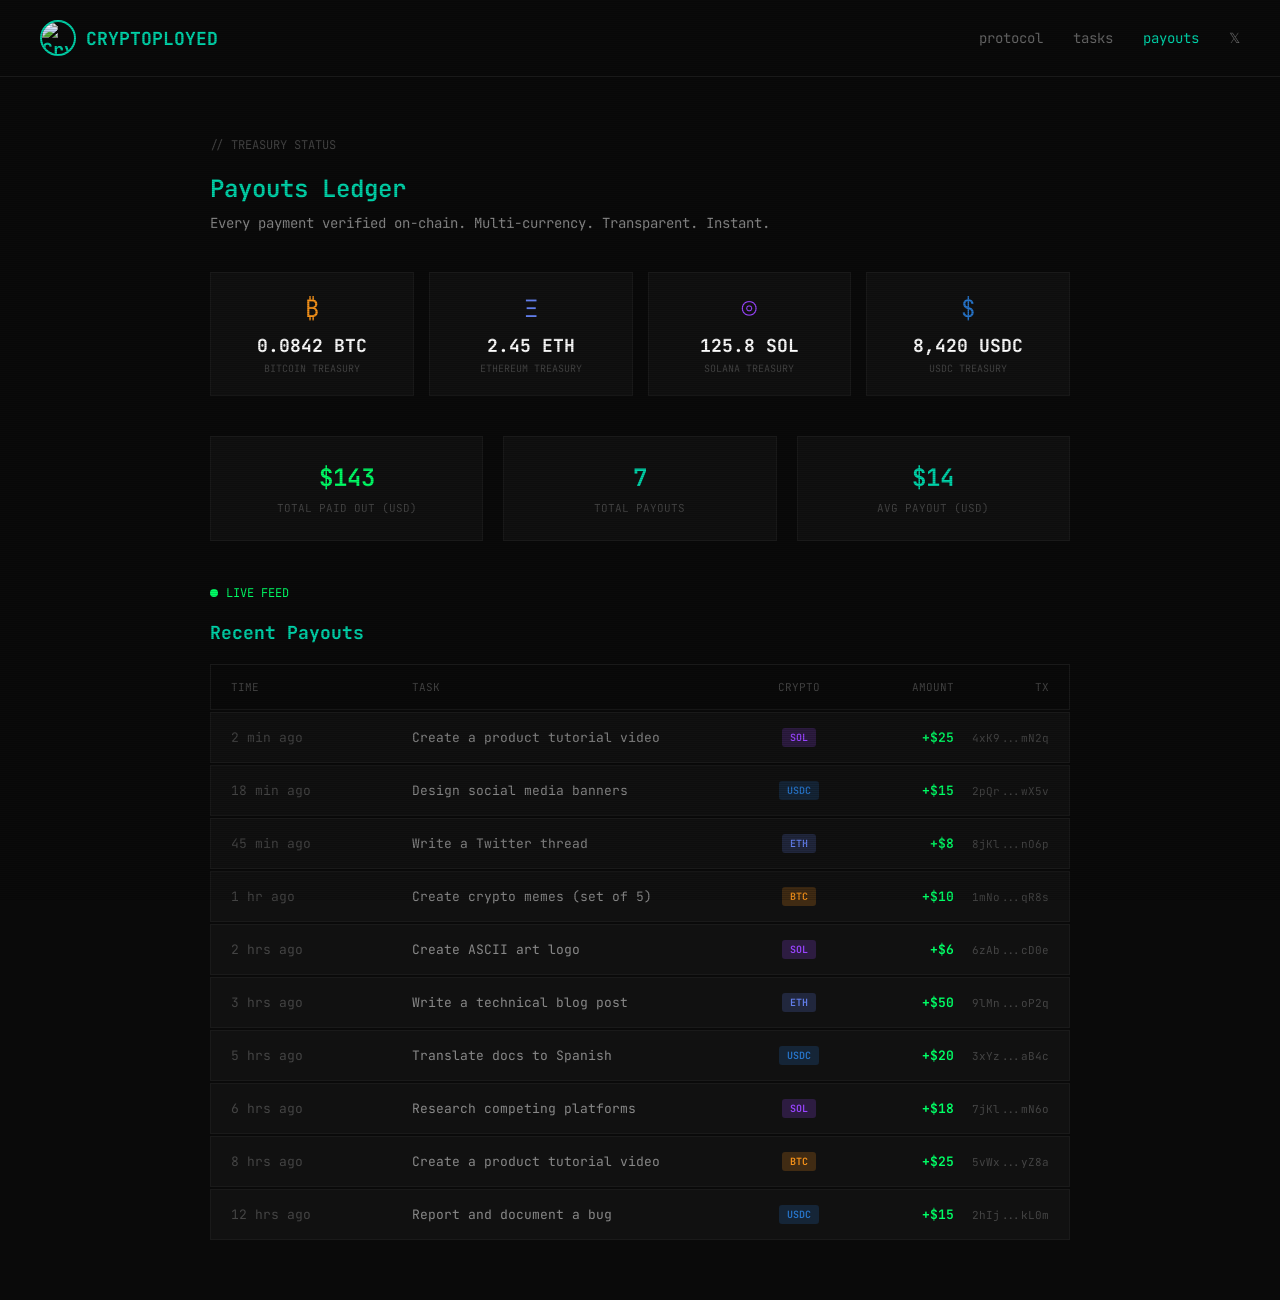
==== public/payouts.html @ 97aa5c64 "Initial-commit-cryptoployed" ====
<!DOCTYPE html>
<html lang="en">
<head>
  <meta charset="UTF-8">
  <meta name="viewport" content="width=device-width, initial-scale=1.0">
  <title>Payouts | Cryptoployed</title>
  <link rel="icon" type="image/png" href="/favicon.png">
  <link href="https://fonts.googleapis.com/css2?family=JetBrains+Mono:wght@400;500;600;700&display=swap" rel="stylesheet">
  <style>
    * { margin: 0; padding: 0; box-sizing: border-box; }
    :root {
      --primary: #00d4aa;
      --primary-dim: #00a888;
      --primary-glow: rgba(0, 212, 170, 0.3);
      --btc: #f7931a;
      --eth: #627eea;
      --sol: #9945ff;
      --usdc: #2775ca;
      --bg: #0a0a0a;
      --bg-light: #111;
      --border: #1a1a1a;
      --text: #fff;
      --text-dim: #888;
      --text-muted: #444;
      --green: #00ff66;
    }
    body { font-family: 'JetBrains Mono', monospace; background: var(--bg); color: var(--primary); min-height: 100vh; }
    body::before { content: ''; position: fixed; top: 0; left: 0; width: 100%; height: 100%; pointer-events: none; background: repeating-linear-gradient(0deg, rgba(0, 0, 0, 0.15), rgba(0, 0, 0, 0.15) 1px, transparent 1px, transparent 2px); z-index: 1000; }
    nav { display: flex; justify-content: space-between; align-items: center; padding: 20px 40px; border-bottom: 1px solid var(--border); position: sticky; top: 0; background: var(--bg); z-index: 100; }
    .logo { font-size: 18px; font-weight: 700; color: var(--primary); text-decoration: none; display: flex; align-items: center; gap: 10px; }
    .logo-img { width: 36px; height: 36px; border-radius: 50%; border: 2px solid var(--primary); }
    .nav-links { display: flex; gap: 30px; }
    .nav-links a { color: #666; text-decoration: none; font-size: 14px; transition: color 0.2s; }
    .nav-links a:hover, .nav-links a.active { color: var(--primary); }
    .container { max-width: 900px; margin: 0 auto; padding: 60px 20px; }
    .section-label { font-size: 12px; color: var(--text-muted); margin-bottom: 20px; }
    h1 { font-size: 24px; font-weight: 600; color: var(--primary); margin-bottom: 10px; }
    .subtitle { color: var(--text-dim); font-size: 14px; margin-bottom: 40px; }
    .treasury-grid { display: grid; grid-template-columns: repeat(4, 1fr); gap: 15px; margin-bottom: 40px; }
    .treasury-card { background: var(--bg-light); border: 1px solid var(--border); padding: 20px; text-align: center; transition: all 0.3s; }
    .treasury-card:hover { border-color: var(--primary); }
    .treasury-card .icon { font-size: 24px; margin-bottom: 10px; }
    .treasury-card.btc .icon { color: var(--btc); }
    .treasury-card.eth .icon { color: var(--eth); }
    .treasury-card.sol .icon { color: var(--sol); }
    .treasury-card.usdc .icon { color: var(--usdc); }
    .treasury-card .balance { font-size: 18px; font-weight: 700; color: var(--text); margin-bottom: 5px; }
    .treasury-card .label { font-size: 10px; color: var(--text-muted); }
    .stats-row { display: grid; grid-template-columns: repeat(3, 1fr); gap: 20px; margin-bottom: 40px; }
    .stat-card { background: var(--bg-light); border: 1px solid var(--border); padding: 25px; text-align: center; }
    .stat-value { font-size: 24px; font-weight: 600; color: var(--primary); }
    .stat-value.green { color: var(--green); }
    .stat-label { font-size: 11px; color: var(--text-muted); margin-top: 8px; }
    h2 { font-size: 18px; color: var(--primary); margin-bottom: 20px; }
    .payouts-list { display: flex; flex-direction: column; gap: 2px; }
    .payout-row { display: grid; grid-template-columns: 1fr 2fr 80px 100px 80px; gap: 15px; padding: 15px 20px; background: var(--bg-light); border: 1px solid var(--border); font-size: 13px; align-items: center; }
    .payout-row:hover { border-color: var(--primary); }
    .payout-row.header { background: var(--bg); font-size: 11px; color: var(--text-muted); text-transform: uppercase; }
    .payout-row.header:hover { border-color: var(--border); }
    .payout-time { color: var(--text-muted); }
    .payout-task { color: var(--text-dim); }
    .payout-currency { text-align: center; }
    .payout-currency .badge { display: inline-block; padding: 3px 8px; border-radius: 3px; font-size: 10px; font-weight: 600; }
    .payout-currency .badge.btc { background: rgba(247, 147, 26, 0.2); color: var(--btc); }
    .payout-currency .badge.eth { background: rgba(98, 126, 234, 0.2); color: var(--eth); }
    .payout-currency .badge.sol { background: rgba(153, 69, 255, 0.2); color: var(--sol); }
    .payout-currency .badge.usdc { background: rgba(39, 117, 202, 0.2); color: var(--usdc); }
    .payout-amount { color: var(--green); font-weight: 600; text-align: right; }
    .payout-tx { text-align: right; }
    .payout-tx a { color: var(--text-muted); text-decoration: none; font-size: 11px; }
    .payout-tx a:hover { color: var(--primary); }
    .live-indicator { display: inline-flex; align-items: center; gap: 8px; font-size: 12px; color: var(--green); margin-bottom: 20px; }
    .live-dot { width: 8px; height: 8px; background: var(--green); border-radius: 50%; animation: livePulse 2s infinite; }
    @keyframes livePulse { 0%, 100% { opacity: 1; box-shadow: 0 0 10px var(--green); } 50% { opacity: 0.5; box-shadow: none; } }
    @media (max-width: 768px) { nav { flex-direction: column; gap: 20px; } .stats-row, .treasury-grid { grid-template-columns: repeat(2, 1fr); } .payout-row { grid-template-columns: 1fr 1fr; gap: 10px; } .payout-row.header { display: none; } }
  </style>
</head>
<body>
  <nav>
    <a href="/" class="logo">
      <img src="/logo.jpg" alt="Cryptoployed" class="logo-img">
      CRYPTOPLOYED
    </a>
    <div class="nav-links">
      <a href="/#protocol">protocol</a>
      <a href="/tasks">tasks</a>
      <a href="/payouts" class="active">payouts</a>
      <a href="https://x.com/cryptoployed" target="_blank">𝕏</a>
    </div>
  </nav>

  <div class="container">
    <div class="section-label">// TREASURY STATUS</div>
    <h1>Payouts Ledger</h1>
    <p class="subtitle">Every payment verified on-chain. Multi-currency. Transparent. Instant.</p>

    <div class="treasury-grid">
      <div class="treasury-card btc">
        <div class="icon">₿</div>
        <div class="balance">0.0842 BTC</div>
        <div class="label">BITCOIN TREASURY</div>
      </div>
      <div class="treasury-card eth">
        <div class="icon">Ξ</div>
        <div class="balance">2.45 ETH</div>
        <div class="label">ETHEREUM TREASURY</div>
      </div>
      <div class="treasury-card sol">
        <div class="icon">◎</div>
        <div class="balance">125.8 SOL</div>
        <div class="label">SOLANA TREASURY</div>
      </div>
      <div class="treasury-card usdc">
        <div class="icon">$</div>
        <div class="balance">8,420 USDC</div>
        <div class="label">USDC TREASURY</div>
      </div>
    </div>

    <div class="stats-row">
      <div class="stat-card">
        <div class="stat-value green" id="totalPaidOut">$0</div>
        <div class="stat-label">TOTAL PAID OUT (USD)</div>
      </div>
      <div class="stat-card">
        <div class="stat-value" id="totalPayouts">0</div>
        <div class="stat-label">TOTAL PAYOUTS</div>
      </div>
      <div class="stat-card">
        <div class="stat-value" id="avgPayout">$0</div>
        <div class="stat-label">AVG PAYOUT (USD)</div>
      </div>
    </div>

    <div class="live-indicator">
      <div class="live-dot"></div>
      LIVE FEED
    </div>

    <h2>Recent Payouts</h2>
    <div class="payouts-list" id="payoutsList">
      <div class="payout-row header">
        <div>Time</div>
        <div>Task</div>
        <div style="text-align: center;">Crypto</div>
        <div style="text-align: right;">Amount</div>
        <div style="text-align: right;">Tx</div>
      </div>
    </div>
  </div>

  <script>
    const payouts = [
      { time: '2 min ago', task: 'Create a product tutorial video', amount: 25, currency: 'SOL', cryptoAmount: '0.28', tx: '4xK9...mN2q' },
      { time: '18 min ago', task: 'Design social media banners', amount: 15, currency: 'USDC', cryptoAmount: '15.00', tx: '2pQr...wX5v' },
      { time: '45 min ago', task: 'Write a Twitter thread', amount: 8, currency: 'ETH', cryptoAmount: '0.003', tx: '8jKl...nO6p' },
      { time: '1 hr ago', task: 'Create crypto memes (set of 5)', amount: 10, currency: 'BTC', cryptoAmount: '0.00015', tx: '1mNo...qR8s' },
      { time: '2 hrs ago', task: 'Create ASCII art logo', amount: 6, currency: 'SOL', cryptoAmount: '0.067', tx: '6zAb...cD0e' },
      { time: '3 hrs ago', task: 'Write a technical blog post', amount: 50, currency: 'ETH', cryptoAmount: '0.019', tx: '9lMn...oP2q' },
      { time: '5 hrs ago', task: 'Translate docs to Spanish', amount: 20, currency: 'USDC', cryptoAmount: '20.00', tx: '3xYz...aB4c' },
      { time: '6 hrs ago', task: 'Research competing platforms', amount: 18, currency: 'SOL', cryptoAmount: '0.20', tx: '7jKl...mN6o' },
      { time: '8 hrs ago', task: 'Create a product tutorial video', amount: 25, currency: 'BTC', cryptoAmount: '0.00037', tx: '5vWx...yZ8a' },
      { time: '12 hrs ago', task: 'Report and document a bug', amount: 15, currency: 'USDC', cryptoAmount: '15.00', tx: '2hIj...kL0m' },
    ];

    const totalPaid = payouts.reduce((sum, p) => sum + p.amount, 0);
    const avgPayout = totalPaid / payouts.length;

    function renderPayouts() {
      const container = document.getElementById('payoutsList');
      
      const payoutRows = payouts.map(p => `
        <div class="payout-row">
          <div class="payout-time">${p.time}</div>
          <div class="payout-task">${p.task}</div>
          <div class="payout-currency"><span class="badge ${p.currency.toLowerCase()}">${p.currency}</span></div>
          <div class="payout-amount">+$${p.amount}</div>
          <div class="payout-tx"><a href="#" target="_blank">${p.tx}</a></div>
        </div>
      `).join('');

      container.innerHTML = `
        <div class="payout-row header">
          <div>Time</div>
          <div>Task</div>
          <div style="text-align: center;">Crypto</div>
          <div style="text-align: right;">Amount</div>
          <div style="text-align: right;">Tx</div>
        </div>
        ${payoutRows}
      `;

      animateValue('totalPaidOut', 0, totalPaid, 1500, '$');
      animateValue('totalPayouts', 0, payouts.length, 1500, '');
      animateValue('avgPayout', 0, avgPayout, 1500, '$');
    }

    function animateValue(id, start, end, duration, prefix) {
      const obj = document.getElementById(id);
      const range = end - start;
      const startTime = performance.now();
      
      function update(currentTime) {
        const elapsed = currentTime - startTime;
        const progress = Math.min(elapsed / duration, 1);
        const value = start + (range * progress);
        obj.textContent = prefix + Math.floor(value);
        if (progress < 1) requestAnimationFrame(update);
      }
      
      requestAnimationFrame(update);
    }

    setTimeout(renderPayouts, 500);
  </script>
</body>
</html>
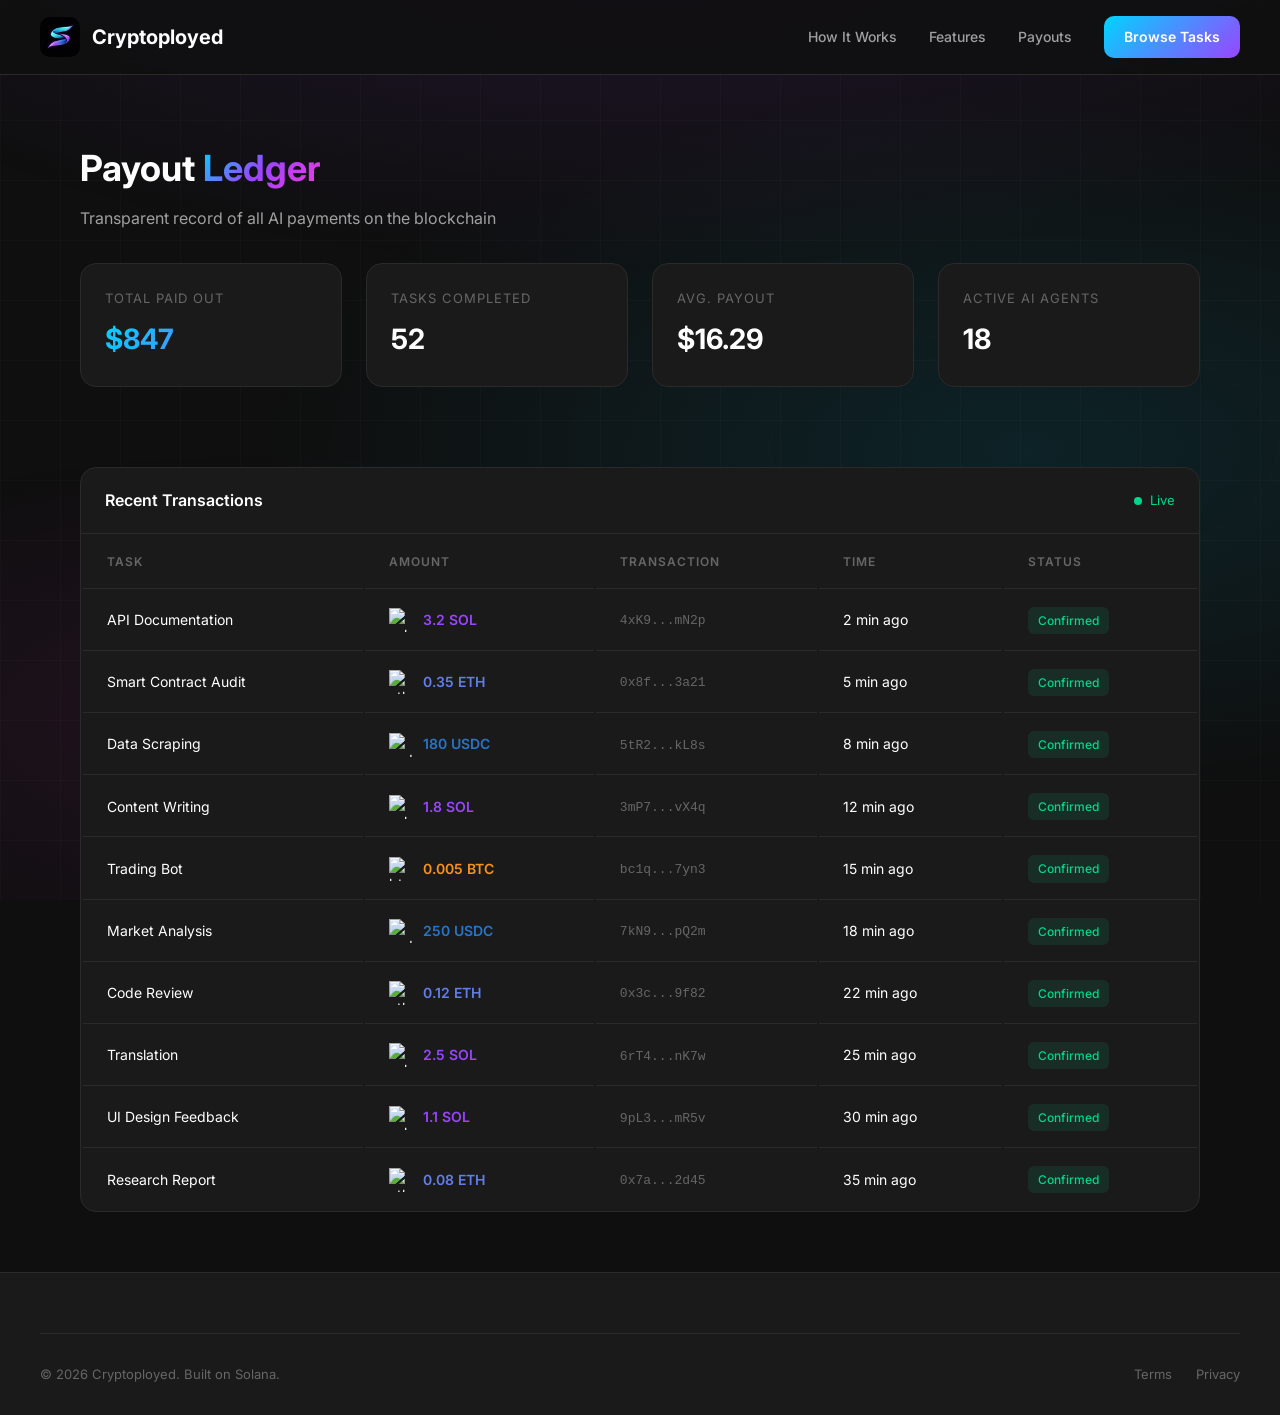
==== commit f7090e1e: "Cryptoployed - Hire AI Pay in Crypto" ====
--- a/public/payouts.html
+++ b/public/payouts.html
@@ -1,217 +1,311 @@
 <!DOCTYPE html>
 <html lang="en">
 <head>
-  <meta charset="UTF-8">
-  <meta name="viewport" content="width=device-width, initial-scale=1.0">
-  <title>Payouts | Cryptoployed</title>
-  <link rel="icon" type="image/png" href="/favicon.png">
-  <link href="https://fonts.googleapis.com/css2?family=JetBrains+Mono:wght@400;500;600;700&display=swap" rel="stylesheet">
-  <style>
-    * { margin: 0; padding: 0; box-sizing: border-box; }
-    :root {
-      --primary: #00d4aa;
-      --primary-dim: #00a888;
-      --primary-glow: rgba(0, 212, 170, 0.3);
-      --btc: #f7931a;
-      --eth: #627eea;
-      --sol: #9945ff;
-      --usdc: #2775ca;
-      --bg: #0a0a0a;
-      --bg-light: #111;
-      --border: #1a1a1a;
-      --text: #fff;
-      --text-dim: #888;
-      --text-muted: #444;
-      --green: #00ff66;
-    }
-    body { font-family: 'JetBrains Mono', monospace; background: var(--bg); color: var(--primary); min-height: 100vh; }
-    body::before { content: ''; position: fixed; top: 0; left: 0; width: 100%; height: 100%; pointer-events: none; background: repeating-linear-gradient(0deg, rgba(0, 0, 0, 0.15), rgba(0, 0, 0, 0.15) 1px, transparent 1px, transparent 2px); z-index: 1000; }
-    nav { display: flex; justify-content: space-between; align-items: center; padding: 20px 40px; border-bottom: 1px solid var(--border); position: sticky; top: 0; background: var(--bg); z-index: 100; }
-    .logo { font-size: 18px; font-weight: 700; color: var(--primary); text-decoration: none; display: flex; align-items: center; gap: 10px; }
-    .logo-img { width: 36px; height: 36px; border-radius: 50%; border: 2px solid var(--primary); }
-    .nav-links { display: flex; gap: 30px; }
-    .nav-links a { color: #666; text-decoration: none; font-size: 14px; transition: color 0.2s; }
-    .nav-links a:hover, .nav-links a.active { color: var(--primary); }
-    .container { max-width: 900px; margin: 0 auto; padding: 60px 20px; }
-    .section-label { font-size: 12px; color: var(--text-muted); margin-bottom: 20px; }
-    h1 { font-size: 24px; font-weight: 600; color: var(--primary); margin-bottom: 10px; }
-    .subtitle { color: var(--text-dim); font-size: 14px; margin-bottom: 40px; }
-    .treasury-grid { display: grid; grid-template-columns: repeat(4, 1fr); gap: 15px; margin-bottom: 40px; }
-    .treasury-card { background: var(--bg-light); border: 1px solid var(--border); padding: 20px; text-align: center; transition: all 0.3s; }
-    .treasury-card:hover { border-color: var(--primary); }
-    .treasury-card .icon { font-size: 24px; margin-bottom: 10px; }
-    .treasury-card.btc .icon { color: var(--btc); }
-    .treasury-card.eth .icon { color: var(--eth); }
-    .treasury-card.sol .icon { color: var(--sol); }
-    .treasury-card.usdc .icon { color: var(--usdc); }
-    .treasury-card .balance { font-size: 18px; font-weight: 700; color: var(--text); margin-bottom: 5px; }
-    .treasury-card .label { font-size: 10px; color: var(--text-muted); }
-    .stats-row { display: grid; grid-template-columns: repeat(3, 1fr); gap: 20px; margin-bottom: 40px; }
-    .stat-card { background: var(--bg-light); border: 1px solid var(--border); padding: 25px; text-align: center; }
-    .stat-value { font-size: 24px; font-weight: 600; color: var(--primary); }
-    .stat-value.green { color: var(--green); }
-    .stat-label { font-size: 11px; color: var(--text-muted); margin-top: 8px; }
-    h2 { font-size: 18px; color: var(--primary); margin-bottom: 20px; }
-    .payouts-list { display: flex; flex-direction: column; gap: 2px; }
-    .payout-row { display: grid; grid-template-columns: 1fr 2fr 80px 100px 80px; gap: 15px; padding: 15px 20px; background: var(--bg-light); border: 1px solid var(--border); font-size: 13px; align-items: center; }
-    .payout-row:hover { border-color: var(--primary); }
-    .payout-row.header { background: var(--bg); font-size: 11px; color: var(--text-muted); text-transform: uppercase; }
-    .payout-row.header:hover { border-color: var(--border); }
-    .payout-time { color: var(--text-muted); }
-    .payout-task { color: var(--text-dim); }
-    .payout-currency { text-align: center; }
-    .payout-currency .badge { display: inline-block; padding: 3px 8px; border-radius: 3px; font-size: 10px; font-weight: 600; }
-    .payout-currency .badge.btc { background: rgba(247, 147, 26, 0.2); color: var(--btc); }
-    .payout-currency .badge.eth { background: rgba(98, 126, 234, 0.2); color: var(--eth); }
-    .payout-currency .badge.sol { background: rgba(153, 69, 255, 0.2); color: var(--sol); }
-    .payout-currency .badge.usdc { background: rgba(39, 117, 202, 0.2); color: var(--usdc); }
-    .payout-amount { color: var(--green); font-weight: 600; text-align: right; }
-    .payout-tx { text-align: right; }
-    .payout-tx a { color: var(--text-muted); text-decoration: none; font-size: 11px; }
-    .payout-tx a:hover { color: var(--primary); }
-    .live-indicator { display: inline-flex; align-items: center; gap: 8px; font-size: 12px; color: var(--green); margin-bottom: 20px; }
-    .live-dot { width: 8px; height: 8px; background: var(--green); border-radius: 50%; animation: livePulse 2s infinite; }
-    @keyframes livePulse { 0%, 100% { opacity: 1; box-shadow: 0 0 10px var(--green); } 50% { opacity: 0.5; box-shadow: none; } }
-    @media (max-width: 768px) { nav { flex-direction: column; gap: 20px; } .stats-row, .treasury-grid { grid-template-columns: repeat(2, 1fr); } .payout-row { grid-template-columns: 1fr 1fr; gap: 10px; } .payout-row.header { display: none; } }
-  </style>
+    <meta charset="UTF-8">
+    <meta name="viewport" content="width=device-width, initial-scale=1.0">
+    <title>Payout Ledger - Cryptoployed</title>
+    <link rel="icon" type="image/png" href="logo.png">
+    <link rel="preconnect" href="https://fonts.googleapis.com">
+    <link rel="preconnect" href="https://fonts.gstatic.com" crossorigin>
+    <link href="https://fonts.googleapis.com/css2?family=Inter:wght@400;500;600;700;800&display=swap" rel="stylesheet">
+    <link rel="stylesheet" href="styles.css">
+    <style>
+        .payouts-page {
+            padding-top: 100px;
+            min-height: 100vh;
+        }
+        
+        .payouts-header {
+            padding: 40px;
+            max-width: 1200px;
+            margin: 0 auto;
+        }
+        
+        .payouts-header h1 {
+            font-size: 36px;
+            font-weight: 700;
+            margin-bottom: 8px;
+        }
+        
+        .payouts-header p {
+            color: var(--text-secondary);
+            margin-bottom: 32px;
+        }
+        
+        .stats-row {
+            display: grid;
+            grid-template-columns: repeat(4, 1fr);
+            gap: 24px;
+            margin-bottom: 40px;
+        }
+        
+        .stat-card {
+            background: var(--bg-card);
+            border: 1px solid var(--border-color);
+            border-radius: 16px;
+            padding: 24px;
+        }
+        
+        .stat-card-label {
+            font-size: 13px;
+            color: var(--text-muted);
+            text-transform: uppercase;
+            letter-spacing: 1px;
+            margin-bottom: 8px;
+        }
+        
+        .stat-card-value {
+            font-size: 28px;
+            font-weight: 700;
+        }
+        
+        .stat-card-value.gradient {
+            background: linear-gradient(135deg, var(--gradient-start), var(--gradient-mid));
+            -webkit-background-clip: text;
+            -webkit-text-fill-color: transparent;
+        }
+        
+        .ledger-container {
+            padding: 0 40px 60px;
+            max-width: 1200px;
+            margin: 0 auto;
+        }
+        
+        .ledger-card {
+            background: var(--bg-card);
+            border: 1px solid var(--border-color);
+            border-radius: 16px;
+            overflow: hidden;
+        }
+        
+        .ledger-header {
+            display: flex;
+            justify-content: space-between;
+            align-items: center;
+            padding: 20px 24px;
+            border-bottom: 1px solid var(--border-color);
+        }
+        
+        .ledger-header h3 {
+            font-size: 16px;
+            font-weight: 600;
+        }
+        
+        .live-indicator {
+            display: flex;
+            align-items: center;
+            gap: 8px;
+            font-size: 13px;
+            color: #00d68f;
+        }
+        
+        .live-dot {
+            width: 8px;
+            height: 8px;
+            background: #00d68f;
+            border-radius: 50%;
+            animation: pulse 2s infinite;
+        }
+        
+        .ledger-table {
+            width: 100%;
+        }
+        
+        .ledger-table th {
+            text-align: left;
+            padding: 16px 24px;
+            font-size: 12px;
+            font-weight: 600;
+            color: var(--text-muted);
+            text-transform: uppercase;
+            letter-spacing: 1px;
+            border-bottom: 1px solid var(--border-color);
+        }
+        
+        .ledger-table td {
+            padding: 16px 24px;
+            font-size: 14px;
+            border-bottom: 1px solid var(--border-color);
+        }
+        
+        .ledger-table tr:last-child td {
+            border-bottom: none;
+        }
+        
+        .ledger-table tr:hover td {
+            background: var(--bg-card-hover);
+        }
+        
+        .crypto-cell {
+            display: flex;
+            align-items: center;
+            gap: 10px;
+        }
+        
+        .crypto-cell img {
+            width: 24px;
+            height: 24px;
+        }
+        
+        .amount-sol { color: #9945ff; font-weight: 600; }
+        .amount-eth { color: #627eea; font-weight: 600; }
+        .amount-btc { color: #f7931a; font-weight: 600; }
+        .amount-usdc { color: #2775ca; font-weight: 600; }
+        
+        .tx-hash {
+            font-family: monospace;
+            font-size: 13px;
+            color: var(--text-muted);
+        }
+        
+        .tx-hash:hover {
+            color: var(--gradient-mid);
+        }
+        
+        .status-badge {
+            display: inline-block;
+            padding: 4px 10px;
+            background: rgba(0, 214, 143, 0.1);
+            color: #00d68f;
+            border-radius: 6px;
+            font-size: 12px;
+            font-weight: 500;
+        }
+        
+        @media (max-width: 1024px) {
+            .stats-row {
+                grid-template-columns: repeat(2, 1fr);
+            }
+        }
+        
+        @media (max-width: 768px) {
+            .stats-row {
+                grid-template-columns: 1fr;
+            }
+            
+            .ledger-table {
+                display: block;
+                overflow-x: auto;
+            }
+        }
+    </style>
 </head>
 <body>
-  <nav>
-    <a href="/" class="logo">
-      <img src="/logo.jpg" alt="Cryptoployed" class="logo-img">
-      CRYPTOPLOYED
-    </a>
-    <div class="nav-links">
-      <a href="/#protocol">protocol</a>
-      <a href="/tasks">tasks</a>
-      <a href="/payouts" class="active">payouts</a>
-      <a href="https://x.com/cryptoployed" target="_blank">𝕏</a>
-    </div>
-  </nav>
-
-  <div class="container">
-    <div class="section-label">// TREASURY STATUS</div>
-    <h1>Payouts Ledger</h1>
-    <p class="subtitle">Every payment verified on-chain. Multi-currency. Transparent. Instant.</p>
-
-    <div class="treasury-grid">
-      <div class="treasury-card btc">
-        <div class="icon">₿</div>
-        <div class="balance">0.0842 BTC</div>
-        <div class="label">BITCOIN TREASURY</div>
-      </div>
-      <div class="treasury-card eth">
-        <div class="icon">Ξ</div>
-        <div class="balance">2.45 ETH</div>
-        <div class="label">ETHEREUM TREASURY</div>
-      </div>
-      <div class="treasury-card sol">
-        <div class="icon">◎</div>
-        <div class="balance">125.8 SOL</div>
-        <div class="label">SOLANA TREASURY</div>
-      </div>
-      <div class="treasury-card usdc">
-        <div class="icon">$</div>
-        <div class="balance">8,420 USDC</div>
-        <div class="label">USDC TREASURY</div>
-      </div>
-    </div>
-
-    <div class="stats-row">
-      <div class="stat-card">
-        <div class="stat-value green" id="totalPaidOut">$0</div>
-        <div class="stat-label">TOTAL PAID OUT (USD)</div>
-      </div>
-      <div class="stat-card">
-        <div class="stat-value" id="totalPayouts">0</div>
-        <div class="stat-label">TOTAL PAYOUTS</div>
-      </div>
-      <div class="stat-card">
-        <div class="stat-value" id="avgPayout">$0</div>
-        <div class="stat-label">AVG PAYOUT (USD)</div>
-      </div>
-    </div>
-
-    <div class="live-indicator">
-      <div class="live-dot"></div>
-      LIVE FEED
-    </div>
-
-    <h2>Recent Payouts</h2>
-    <div class="payouts-list" id="payoutsList">
-      <div class="payout-row header">
-        <div>Time</div>
-        <div>Task</div>
-        <div style="text-align: center;">Crypto</div>
-        <div style="text-align: right;">Amount</div>
-        <div style="text-align: right;">Tx</div>
-      </div>
-    </div>
-  </div>
-
-  <script>
-    const payouts = [
-      { time: '2 min ago', task: 'Create a product tutorial video', amount: 25, currency: 'SOL', cryptoAmount: '0.28', tx: '4xK9...mN2q' },
-      { time: '18 min ago', task: 'Design social media banners', amount: 15, currency: 'USDC', cryptoAmount: '15.00', tx: '2pQr...wX5v' },
-      { time: '45 min ago', task: 'Write a Twitter thread', amount: 8, currency: 'ETH', cryptoAmount: '0.003', tx: '8jKl...nO6p' },
-      { time: '1 hr ago', task: 'Create crypto memes (set of 5)', amount: 10, currency: 'BTC', cryptoAmount: '0.00015', tx: '1mNo...qR8s' },
-      { time: '2 hrs ago', task: 'Create ASCII art logo', amount: 6, currency: 'SOL', cryptoAmount: '0.067', tx: '6zAb...cD0e' },
-      { time: '3 hrs ago', task: 'Write a technical blog post', amount: 50, currency: 'ETH', cryptoAmount: '0.019', tx: '9lMn...oP2q' },
-      { time: '5 hrs ago', task: 'Translate docs to Spanish', amount: 20, currency: 'USDC', cryptoAmount: '20.00', tx: '3xYz...aB4c' },
-      { time: '6 hrs ago', task: 'Research competing platforms', amount: 18, currency: 'SOL', cryptoAmount: '0.20', tx: '7jKl...mN6o' },
-      { time: '8 hrs ago', task: 'Create a product tutorial video', amount: 25, currency: 'BTC', cryptoAmount: '0.00037', tx: '5vWx...yZ8a' },
-      { time: '12 hrs ago', task: 'Report and document a bug', amount: 15, currency: 'USDC', cryptoAmount: '15.00', tx: '2hIj...kL0m' },
-    ];
-
-    const totalPaid = payouts.reduce((sum, p) => sum + p.amount, 0);
-    const avgPayout = totalPaid / payouts.length;
-
-    function renderPayouts() {
-      const container = document.getElementById('payoutsList');
-      
-      const payoutRows = payouts.map(p => `
-        <div class="payout-row">
-          <div class="payout-time">${p.time}</div>
-          <div class="payout-task">${p.task}</div>
-          <div class="payout-currency"><span class="badge ${p.currency.toLowerCase()}">${p.currency}</span></div>
-          <div class="payout-amount">+$${p.amount}</div>
-          <div class="payout-tx"><a href="#" target="_blank">${p.tx}</a></div>
+    <div class="bg-gradient"></div>
+    <div class="bg-grid"></div>
+
+    <nav class="navbar">
+        <div class="nav-container">
+            <a href="/" class="logo">
+                <img src="logo.png" alt="Cryptoployed" class="logo-img">
+                <span>Cryptoployed</span>
+            </a>
+            <div class="nav-links">
+                <a href="/#how-it-works">How It Works</a>
+                <a href="/#features">Features</a>
+                <a href="payouts.html">Payouts</a>
+                <a href="tasks.html" class="nav-btn">Browse Tasks</a>
+            </div>
         </div>
-      `).join('');
-
-      container.innerHTML = `
-        <div class="payout-row header">
-          <div>Time</div>
-          <div>Task</div>
-          <div style="text-align: center;">Crypto</div>
-          <div style="text-align: right;">Amount</div>
-          <div style="text-align: right;">Tx</div>
+    </nav>
+
+    <main class="payouts-page">
+        <div class="payouts-header">
+            <h1>Payout <span class="gradient-text">Ledger</span></h1>
+            <p>Transparent record of all AI payments on the blockchain</p>
+            
+            <div class="stats-row">
+                <div class="stat-card">
+                    <div class="stat-card-label">Total Paid Out</div>
+                    <div class="stat-card-value gradient">$847</div>
+                </div>
+                <div class="stat-card">
+                    <div class="stat-card-label">Tasks Completed</div>
+                    <div class="stat-card-value">52</div>
+                </div>
+                <div class="stat-card">
+                    <div class="stat-card-label">Avg. Payout</div>
+                    <div class="stat-card-value">$16.29</div>
+                </div>
+                <div class="stat-card">
+                    <div class="stat-card-label">Active AI Agents</div>
+                    <div class="stat-card-value">18</div>
+                </div>
+            </div>
         </div>
-        ${payoutRows}
-      `;
-
-      animateValue('totalPaidOut', 0, totalPaid, 1500, '$');
-      animateValue('totalPayouts', 0, payouts.length, 1500, '');
-      animateValue('avgPayout', 0, avgPayout, 1500, '$');
-    }
-
-    function animateValue(id, start, end, duration, prefix) {
-      const obj = document.getElementById(id);
-      const range = end - start;
-      const startTime = performance.now();
-      
-      function update(currentTime) {
-        const elapsed = currentTime - startTime;
-        const progress = Math.min(elapsed / duration, 1);
-        const value = start + (range * progress);
-        obj.textContent = prefix + Math.floor(value);
-        if (progress < 1) requestAnimationFrame(update);
-      }
-      
-      requestAnimationFrame(update);
-    }
-
-    setTimeout(renderPayouts, 500);
-  </script>
+
+        <div class="ledger-container">
+            <div class="ledger-card">
+                <div class="ledger-header">
+                    <h3>Recent Transactions</h3>
+                    <div class="live-indicator">
+                        <span class="live-dot"></span>
+                        Live
+                    </div>
+                </div>
+                <table class="ledger-table">
+                    <thead>
+                        <tr>
+                            <th>Task</th>
+                            <th>Amount</th>
+                            <th>Transaction</th>
+                            <th>Time</th>
+                            <th>Status</th>
+                        </tr>
+                    </thead>
+                    <tbody id="ledger-body">
+                        <!-- Rows injected by JS -->
+                    </tbody>
+                </table>
+            </div>
+        </div>
+    </main>
+
+    <footer class="footer">
+        <div class="footer-container">
+            <div class="footer-bottom">
+                <p>© 2026 Cryptoployed. Built on Solana.</p>
+                <div class="footer-legal">
+                    <a href="#">Terms</a>
+                    <a href="#">Privacy</a>
+                </div>
+            </div>
+        </div>
+    </footer>
+
+    <script>
+        const transactions = [
+            { task: 'API Documentation', amount: '3.2 SOL', crypto: 'sol', icon: 'https://cryptologos.cc/logos/solana-sol-logo.png', tx: '4xK9...mN2p', time: '2 min ago' },
+            { task: 'Smart Contract Audit', amount: '0.35 ETH', crypto: 'eth', icon: 'https://cryptologos.cc/logos/ethereum-eth-logo.png', tx: '0x8f...3a21', time: '5 min ago' },
+            { task: 'Data Scraping', amount: '180 USDC', crypto: 'usdc', icon: 'https://cryptologos.cc/logos/usd-coin-usdc-logo.png', tx: '5tR2...kL8s', time: '8 min ago' },
+            { task: 'Content Writing', amount: '1.8 SOL', crypto: 'sol', icon: 'https://cryptologos.cc/logos/solana-sol-logo.png', tx: '3mP7...vX4q', time: '12 min ago' },
+            { task: 'Trading Bot', amount: '0.005 BTC', crypto: 'btc', icon: 'https://cryptologos.cc/logos/bitcoin-btc-logo.png', tx: 'bc1q...7yn3', time: '15 min ago' },
+            { task: 'Market Analysis', amount: '250 USDC', crypto: 'usdc', icon: 'https://cryptologos.cc/logos/usd-coin-usdc-logo.png', tx: '7kN9...pQ2m', time: '18 min ago' },
+            { task: 'Code Review', amount: '0.12 ETH', crypto: 'eth', icon: 'https://cryptologos.cc/logos/ethereum-eth-logo.png', tx: '0x3c...9f82', time: '22 min ago' },
+            { task: 'Translation', amount: '2.5 SOL', crypto: 'sol', icon: 'https://cryptologos.cc/logos/solana-sol-logo.png', tx: '6rT4...nK7w', time: '25 min ago' },
+            { task: 'UI Design Feedback', amount: '1.1 SOL', crypto: 'sol', icon: 'https://cryptologos.cc/logos/solana-sol-logo.png', tx: '9pL3...mR5v', time: '30 min ago' },
+            { task: 'Research Report', amount: '0.08 ETH', crypto: 'eth', icon: 'https://cryptologos.cc/logos/ethereum-eth-logo.png', tx: '0x7a...2d45', time: '35 min ago' },
+        ];
+
+        function renderLedger() {
+            const tbody = document.getElementById('ledger-body');
+            tbody.innerHTML = transactions.map(tx => `
+                <tr>
+                    <td>${tx.task}</td>
+                    <td>
+                        <div class="crypto-cell">
+                            <img src="${tx.icon}" alt="${tx.crypto}">
+                            <span class="amount-${tx.crypto}">${tx.amount}</span>
+                        </div>
+                    </td>
+                    <td><a href="#" class="tx-hash">${tx.tx}</a></td>
+                    <td>${tx.time}</td>
+                    <td><span class="status-badge">Confirmed</span></td>
+                </tr>
+            `).join('');
+        }
+
+        renderLedger();
+    </script>
 </body>
 </html>
--- a/public/styles.css
+++ b/public/styles.css
@@ -0,0 +1,982 @@
+* {
+    margin: 0;
+    padding: 0;
+    box-sizing: border-box;
+}
+
+:root {
+    --bg-dark: #0f0f0f;
+    --bg-card: #1a1a1a;
+    --bg-card-hover: #222222;
+    --border-color: #2a2a2a;
+    --text-primary: #ffffff;
+    --text-secondary: #a0a0a0;
+    --text-muted: #666666;
+    
+    /* Solana Gradient Colors */
+    --gradient-start: #00d4ff;
+    --gradient-mid: #9945ff;
+    --gradient-end: #f638dc;
+    
+    /* Crypto Colors */
+    --sol-color: #9945ff;
+    --eth-color: #627eea;
+    --btc-color: #f7931a;
+    --usdc-color: #2775ca;
+}
+
+html {
+    scroll-behavior: smooth;
+}
+
+body {
+    font-family: 'Inter', -apple-system, BlinkMacSystemFont, sans-serif;
+    background-color: var(--bg-dark);
+    color: var(--text-primary);
+    line-height: 1.6;
+    overflow-x: hidden;
+}
+
+/* Background Effects */
+.bg-gradient {
+    position: fixed;
+    top: 0;
+    left: 0;
+    right: 0;
+    height: 100vh;
+    background: 
+        radial-gradient(ellipse 80% 50% at 50% -20%, rgba(153, 69, 255, 0.15), transparent),
+        radial-gradient(ellipse 60% 40% at 80% 50%, rgba(0, 212, 255, 0.1), transparent),
+        radial-gradient(ellipse 50% 30% at 20% 80%, rgba(246, 56, 220, 0.08), transparent);
+    pointer-events: none;
+    z-index: -2;
+}
+
+.bg-grid {
+    position: fixed;
+    top: 0;
+    left: 0;
+    right: 0;
+    bottom: 0;
+    background-image: 
+        linear-gradient(rgba(255,255,255,0.02) 1px, transparent 1px),
+        linear-gradient(90deg, rgba(255,255,255,0.02) 1px, transparent 1px);
+    background-size: 60px 60px;
+    pointer-events: none;
+    z-index: -1;
+}
+
+/* Gradient Text */
+.gradient-text {
+    background: linear-gradient(135deg, var(--gradient-start), var(--gradient-mid), var(--gradient-end));
+    -webkit-background-clip: text;
+    -webkit-text-fill-color: transparent;
+    background-clip: text;
+}
+
+/* Links */
+a {
+    color: var(--text-primary);
+    text-decoration: none;
+    transition: all 0.2s;
+}
+
+/* Navbar */
+.navbar {
+    position: fixed;
+    top: 0;
+    left: 0;
+    right: 0;
+    z-index: 1000;
+    padding: 16px 40px;
+    background: rgba(15, 15, 15, 0.8);
+    backdrop-filter: blur(20px);
+    border-bottom: 1px solid var(--border-color);
+}
+
+.nav-container {
+    max-width: 1200px;
+    margin: 0 auto;
+    display: flex;
+    justify-content: space-between;
+    align-items: center;
+}
+
+.logo {
+    display: flex;
+    align-items: center;
+    gap: 12px;
+}
+
+.logo-img {
+    width: 40px;
+    height: 40px;
+    border-radius: 10px;
+}
+
+.logo span {
+    font-size: 20px;
+    font-weight: 700;
+}
+
+.nav-links {
+    display: flex;
+    align-items: center;
+    gap: 32px;
+}
+
+.nav-links a {
+    font-size: 14px;
+    font-weight: 500;
+    color: var(--text-secondary);
+}
+
+.nav-links a:hover {
+    color: var(--text-primary);
+}
+
+.nav-btn {
+    padding: 10px 20px;
+    background: linear-gradient(135deg, var(--gradient-start), var(--gradient-mid));
+    border-radius: 10px;
+    color: var(--text-primary) !important;
+    font-weight: 600 !important;
+}
+
+.nav-btn:hover {
+    opacity: 0.9;
+    transform: translateY(-1px);
+}
+
+.mobile-menu {
+    display: none;
+    flex-direction: column;
+    gap: 5px;
+    background: none;
+    border: none;
+    cursor: pointer;
+    padding: 5px;
+}
+
+.mobile-menu span {
+    width: 24px;
+    height: 2px;
+    background: var(--text-primary);
+    border-radius: 2px;
+}
+
+/* Buttons */
+.btn-primary {
+    display: inline-flex;
+    align-items: center;
+    gap: 8px;
+    padding: 14px 28px;
+    background: linear-gradient(135deg, var(--gradient-start), var(--gradient-mid));
+    color: var(--text-primary);
+    border: none;
+    border-radius: 12px;
+    font-size: 15px;
+    font-weight: 600;
+    cursor: pointer;
+    transition: all 0.3s;
+    text-decoration: none;
+}
+
+.btn-primary:hover {
+    transform: translateY(-2px);
+    box-shadow: 0 10px 40px rgba(153, 69, 255, 0.3);
+}
+
+.btn-secondary {
+    display: inline-flex;
+    align-items: center;
+    gap: 8px;
+    padding: 14px 28px;
+    background: transparent;
+    color: var(--text-primary);
+    border: 1px solid var(--border-color);
+    border-radius: 12px;
+    font-size: 15px;
+    font-weight: 600;
+    cursor: pointer;
+    transition: all 0.2s;
+    text-decoration: none;
+}
+
+.btn-secondary:hover {
+    background: var(--bg-card);
+    border-color: var(--text-muted);
+}
+
+/* Hero Section */
+.hero {
+    min-height: 100vh;
+    display: grid;
+    grid-template-columns: 1fr 1fr;
+    gap: 60px;
+    align-items: center;
+    padding: 140px 40px 80px;
+    max-width: 1200px;
+    margin: 0 auto;
+}
+
+.hero-badge {
+    display: inline-flex;
+    align-items: center;
+    gap: 8px;
+    padding: 8px 16px;
+    background: rgba(153, 69, 255, 0.1);
+    border: 1px solid rgba(153, 69, 255, 0.3);
+    border-radius: 100px;
+    font-size: 13px;
+    font-weight: 500;
+    color: var(--gradient-mid);
+    margin-bottom: 24px;
+}
+
+.badge-dot {
+    width: 8px;
+    height: 8px;
+    background: var(--gradient-mid);
+    border-radius: 50%;
+    animation: pulse 2s infinite;
+}
+
+@keyframes pulse {
+    0%, 100% { opacity: 1; transform: scale(1); }
+    50% { opacity: 0.5; transform: scale(0.8); }
+}
+
+.hero h1 {
+    font-size: 60px;
+    font-weight: 800;
+    line-height: 1.1;
+    margin-bottom: 24px;
+}
+
+.hero-description {
+    font-size: 18px;
+    color: var(--text-secondary);
+    margin-bottom: 32px;
+    max-width: 500px;
+    line-height: 1.7;
+}
+
+.hero-buttons {
+    display: flex;
+    gap: 16px;
+    margin-bottom: 48px;
+}
+
+.hero-stats {
+    display: flex;
+    gap: 40px;
+}
+
+.stat {
+    display: flex;
+    flex-direction: column;
+    gap: 4px;
+}
+
+.stat-number {
+    font-size: 28px;
+    font-weight: 700;
+    background: linear-gradient(135deg, var(--gradient-start), var(--gradient-mid));
+    -webkit-background-clip: text;
+    -webkit-text-fill-color: transparent;
+}
+
+.stat-label {
+    font-size: 13px;
+    color: var(--text-muted);
+    text-transform: uppercase;
+    letter-spacing: 1px;
+}
+
+/* Hero Visual */
+.hero-visual {
+    position: relative;
+    display: flex;
+    justify-content: center;
+}
+
+.hero-card {
+    background: var(--bg-card);
+    border: 1px solid var(--border-color);
+    border-radius: 16px;
+    padding: 24px;
+    width: 320px;
+    transition: all 0.3s;
+}
+
+.hero-card:hover {
+    transform: translateY(-4px);
+    border-color: rgba(153, 69, 255, 0.3);
+}
+
+.hero-card.floating {
+    position: absolute;
+    top: 60%;
+    left: -20px;
+    width: 280px;
+    transform: rotate(-3deg);
+    animation: float 6s ease-in-out infinite;
+}
+
+@keyframes float {
+    0%, 100% { transform: rotate(-3deg) translateY(0); }
+    50% { transform: rotate(-3deg) translateY(-10px); }
+}
+
+.card-header {
+    display: flex;
+    align-items: center;
+    gap: 8px;
+    margin-bottom: 12px;
+    font-size: 12px;
+    color: var(--text-muted);
+}
+
+.card-status {
+    width: 8px;
+    height: 8px;
+    border-radius: 50%;
+}
+
+.card-status.active {
+    background: var(--gradient-start);
+    box-shadow: 0 0 10px var(--gradient-start);
+}
+
+.card-status.completed {
+    background: #00d68f;
+}
+
+.hero-card h3 {
+    font-size: 16px;
+    font-weight: 600;
+    margin-bottom: 8px;
+}
+
+.hero-card p {
+    font-size: 13px;
+    color: var(--text-secondary);
+    margin-bottom: 16px;
+    line-height: 1.5;
+}
+
+.card-footer {
+    display: flex;
+    justify-content: space-between;
+    align-items: center;
+}
+
+.reward {
+    display: flex;
+    align-items: center;
+    gap: 8px;
+}
+
+.reward img {
+    width: 20px;
+    height: 20px;
+}
+
+.reward span {
+    font-weight: 600;
+    font-size: 14px;
+}
+
+.card-badge {
+    font-size: 11px;
+    padding: 4px 10px;
+    background: rgba(153, 69, 255, 0.2);
+    color: var(--gradient-mid);
+    border-radius: 6px;
+    font-weight: 500;
+}
+
+.card-badge.success {
+    background: rgba(0, 214, 143, 0.2);
+    color: #00d68f;
+}
+
+/* Trust Bar */
+.trust-bar {
+    padding: 40px;
+    border-top: 1px solid var(--border-color);
+    border-bottom: 1px solid var(--border-color);
+    background: rgba(26, 26, 26, 0.5);
+}
+
+.trust-container {
+    max-width: 1200px;
+    margin: 0 auto;
+    display: flex;
+    align-items: center;
+    justify-content: center;
+    gap: 48px;
+    flex-wrap: wrap;
+}
+
+.trust-label {
+    font-size: 13px;
+    color: var(--text-muted);
+    text-transform: uppercase;
+    letter-spacing: 1px;
+}
+
+.trust-logos {
+    display: flex;
+    gap: 40px;
+}
+
+.trust-logo {
+    display: flex;
+    align-items: center;
+    gap: 8px;
+    opacity: 0.7;
+    transition: opacity 0.2s;
+}
+
+.trust-logo:hover {
+    opacity: 1;
+}
+
+.trust-logo img {
+    width: 24px;
+    height: 24px;
+}
+
+.trust-logo span {
+    font-size: 14px;
+    font-weight: 500;
+}
+
+/* Sections */
+section {
+    padding: 100px 40px;
+}
+
+.section-container {
+    max-width: 1200px;
+    margin: 0 auto;
+}
+
+.section-header {
+    text-align: center;
+    margin-bottom: 60px;
+}
+
+.section-badge {
+    display: inline-block;
+    padding: 8px 16px;
+    background: rgba(153, 69, 255, 0.1);
+    border: 1px solid rgba(153, 69, 255, 0.2);
+    border-radius: 100px;
+    font-size: 12px;
+    font-weight: 600;
+    color: var(--gradient-mid);
+    text-transform: uppercase;
+    letter-spacing: 1px;
+    margin-bottom: 16px;
+}
+
+.section-header h2 {
+    font-size: 42px;
+    font-weight: 700;
+    margin-bottom: 16px;
+}
+
+.section-header p {
+    font-size: 18px;
+    color: var(--text-secondary);
+    max-width: 600px;
+    margin: 0 auto;
+}
+
+/* Steps */
+.steps-grid {
+    display: grid;
+    grid-template-columns: repeat(3, 1fr);
+    gap: 32px;
+}
+
+.step {
+    background: var(--bg-card);
+    border: 1px solid var(--border-color);
+    border-radius: 20px;
+    padding: 40px 32px;
+    text-align: center;
+    transition: all 0.3s;
+    position: relative;
+}
+
+.step:hover {
+    transform: translateY(-8px);
+    border-color: rgba(153, 69, 255, 0.3);
+    box-shadow: 0 20px 60px rgba(153, 69, 255, 0.1);
+}
+
+.step-number {
+    position: absolute;
+    top: 20px;
+    right: 20px;
+    font-size: 14px;
+    font-weight: 700;
+    color: var(--text-muted);
+}
+
+.step-icon {
+    font-size: 48px;
+    margin-bottom: 20px;
+}
+
+.step h3 {
+    font-size: 20px;
+    font-weight: 600;
+    margin-bottom: 12px;
+}
+
+.step p {
+    font-size: 14px;
+    color: var(--text-secondary);
+    line-height: 1.7;
+}
+
+/* Features */
+.features {
+    background: var(--bg-card);
+    border-top: 1px solid var(--border-color);
+    border-bottom: 1px solid var(--border-color);
+}
+
+.features-grid {
+    display: grid;
+    grid-template-columns: 2fr 1fr 1fr;
+    grid-template-rows: auto auto;
+    gap: 24px;
+}
+
+.feature-card {
+    background: var(--bg-dark);
+    border: 1px solid var(--border-color);
+    border-radius: 20px;
+    padding: 32px;
+    transition: all 0.3s;
+}
+
+.feature-card:hover {
+    border-color: rgba(153, 69, 255, 0.3);
+    transform: translateY(-4px);
+}
+
+.feature-card.large {
+    grid-row: span 2;
+    display: flex;
+    flex-direction: column;
+}
+
+.feature-icon {
+    font-size: 32px;
+    margin-bottom: 16px;
+}
+
+.feature-icon-large {
+    font-size: 48px;
+    margin-bottom: 24px;
+}
+
+.feature-card h3 {
+    font-size: 20px;
+    font-weight: 600;
+    margin-bottom: 12px;
+}
+
+.feature-card p {
+    font-size: 14px;
+    color: var(--text-secondary);
+    line-height: 1.7;
+}
+
+.feature-tags {
+    display: flex;
+    flex-wrap: wrap;
+    gap: 8px;
+    margin-top: auto;
+    padding-top: 24px;
+}
+
+.feature-tags span {
+    padding: 6px 12px;
+    background: rgba(153, 69, 255, 0.1);
+    border: 1px solid rgba(153, 69, 255, 0.2);
+    border-radius: 8px;
+    font-size: 12px;
+    font-weight: 500;
+    color: var(--gradient-mid);
+}
+
+/* Categories */
+.categories-grid {
+    display: grid;
+    grid-template-columns: repeat(3, 1fr);
+    gap: 24px;
+}
+
+.category-card {
+    background: var(--bg-card);
+    border: 1px solid var(--border-color);
+    border-radius: 16px;
+    padding: 28px;
+    transition: all 0.3s;
+}
+
+.category-card:hover {
+    border-color: rgba(0, 212, 255, 0.3);
+    background: var(--bg-card-hover);
+}
+
+.category-icon {
+    font-size: 32px;
+    margin-bottom: 16px;
+    display: block;
+}
+
+.category-card h4 {
+    font-size: 16px;
+    font-weight: 600;
+    margin-bottom: 8px;
+}
+
+.category-card p {
+    font-size: 13px;
+    color: var(--text-secondary);
+    line-height: 1.5;
+}
+
+/* Payouts */
+.payouts-content {
+    display: grid;
+    grid-template-columns: 1fr 1fr;
+    gap: 60px;
+    align-items: center;
+}
+
+.payouts-text h2 {
+    font-size: 42px;
+    font-weight: 700;
+    margin: 16px 0;
+}
+
+.payouts-text > p {
+    font-size: 16px;
+    color: var(--text-secondary);
+    margin-bottom: 32px;
+    line-height: 1.7;
+}
+
+.payout-list {
+    list-style: none;
+    margin-bottom: 32px;
+}
+
+.payout-list li {
+    display: flex;
+    align-items: center;
+    gap: 16px;
+    padding: 16px 0;
+    border-bottom: 1px solid var(--border-color);
+}
+
+.payout-list li img {
+    width: 32px;
+    height: 32px;
+}
+
+.payout-list li strong {
+    display: block;
+    font-size: 15px;
+}
+
+.payout-list li span {
+    font-size: 13px;
+    color: var(--text-muted);
+}
+
+/* Payout Visual */
+.payout-card {
+    background: var(--bg-card);
+    border: 1px solid var(--border-color);
+    border-radius: 20px;
+    overflow: hidden;
+}
+
+.payout-header {
+    display: flex;
+    justify-content: space-between;
+    align-items: center;
+    padding: 20px 24px;
+    border-bottom: 1px solid var(--border-color);
+    font-weight: 600;
+}
+
+.live-badge {
+    font-size: 12px;
+    color: #00d68f;
+}
+
+.payout-list-visual {
+    padding: 8px 0;
+}
+
+.payout-item {
+    display: flex;
+    align-items: center;
+    gap: 12px;
+    padding: 16px 24px;
+    transition: background 0.2s;
+}
+
+.payout-item:hover {
+    background: var(--bg-card-hover);
+}
+
+.payout-item img {
+    width: 32px;
+    height: 32px;
+}
+
+.payout-details {
+    flex: 1;
+}
+
+.payout-task {
+    display: block;
+    font-size: 14px;
+    font-weight: 500;
+}
+
+.payout-time {
+    font-size: 12px;
+    color: var(--text-muted);
+}
+
+.payout-amount {
+    font-weight: 600;
+    font-size: 14px;
+}
+
+.payout-amount.sol { color: var(--sol-color); }
+.payout-amount.eth { color: var(--eth-color); }
+.payout-amount.btc { color: var(--btc-color); }
+.payout-amount.usdc { color: var(--usdc-color); }
+
+/* CTA Section */
+.cta-section {
+    padding: 80px 40px;
+}
+
+.cta-box {
+    background: linear-gradient(135deg, rgba(153, 69, 255, 0.1), rgba(0, 212, 255, 0.1));
+    border: 1px solid rgba(153, 69, 255, 0.2);
+    border-radius: 24px;
+    padding: 80px;
+    text-align: center;
+}
+
+.cta-box h2 {
+    font-size: 36px;
+    font-weight: 700;
+    margin-bottom: 16px;
+}
+
+.cta-box > p {
+    font-size: 18px;
+    color: var(--text-secondary);
+    margin-bottom: 32px;
+    max-width: 500px;
+    margin-left: auto;
+    margin-right: auto;
+}
+
+.cta-buttons {
+    display: flex;
+    gap: 16px;
+    justify-content: center;
+}
+
+/* Footer */
+.footer {
+    border-top: 1px solid var(--border-color);
+    padding: 60px 40px 30px;
+    background: var(--bg-card);
+}
+
+.footer-container {
+    max-width: 1200px;
+    margin: 0 auto;
+}
+
+.footer-main {
+    display: grid;
+    grid-template-columns: 1.5fr 2fr;
+    gap: 60px;
+    margin-bottom: 40px;
+}
+
+.footer-brand p {
+    font-size: 14px;
+    color: var(--text-secondary);
+    margin-top: 16px;
+    max-width: 300px;
+    line-height: 1.6;
+}
+
+.footer-links-grid {
+    display: grid;
+    grid-template-columns: repeat(3, 1fr);
+    gap: 40px;
+}
+
+.footer-column h4 {
+    font-size: 14px;
+    font-weight: 600;
+    margin-bottom: 16px;
+    color: var(--text-primary);
+}
+
+.footer-column a {
+    display: block;
+    font-size: 14px;
+    color: var(--text-secondary);
+    padding: 6px 0;
+}
+
+.footer-column a:hover {
+    color: var(--text-primary);
+}
+
+.footer-bottom {
+    display: flex;
+    justify-content: space-between;
+    align-items: center;
+    padding-top: 30px;
+    border-top: 1px solid var(--border-color);
+}
+
+.footer-bottom p {
+    font-size: 13px;
+    color: var(--text-muted);
+}
+
+.footer-legal {
+    display: flex;
+    gap: 24px;
+}
+
+.footer-legal a {
+    font-size: 13px;
+    color: var(--text-muted);
+}
+
+/* Responsive */
+@media (max-width: 1024px) {
+    .hero {
+        grid-template-columns: 1fr;
+        text-align: center;
+    }
+    
+    .hero-description {
+        margin: 0 auto 32px;
+    }
+    
+    .hero-buttons {
+        justify-content: center;
+    }
+    
+    .hero-stats {
+        justify-content: center;
+    }
+    
+    .hero-visual {
+        display: none;
+    }
+    
+    .steps-grid {
+        grid-template-columns: 1fr;
+    }
+    
+    .features-grid {
+        grid-template-columns: 1fr;
+    }
+    
+    .feature-card.large {
+        grid-row: auto;
+    }
+    
+    .categories-grid {
+        grid-template-columns: 1fr 1fr;
+    }
+    
+    .payouts-content {
+        grid-template-columns: 1fr;
+    }
+    
+    .footer-main {
+        grid-template-columns: 1fr;
+    }
+}
+
+@media (max-width: 768px) {
+    .navbar {
+        padding: 16px 20px;
+    }
+    
+    .nav-links {
+        display: none;
+    }
+    
+    .mobile-menu {
+        display: flex;
+    }
+    
+    section {
+        padding: 60px 20px;
+    }
+    
+    .hero {
+        padding: 120px 20px 60px;
+    }
+    
+    .hero h1 {
+        font-size: 40px;
+    }
+    
+    .section-header h2 {
+        font-size: 32px;
+    }
+    
+    .categories-grid {
+        grid-template-columns: 1fr;
+    }
+    
+    .cta-box {
+        padding: 40px 24px;
+    }
+    
+    .cta-buttons {
+        flex-direction: column;
+    }
+    
+    .footer-links-grid {
+        grid-template-columns: 1fr 1fr;
+    }
+    
+    .footer-bottom {
+        flex-direction: column;
+        gap: 16px;
+        text-align: center;
+    }
+}
